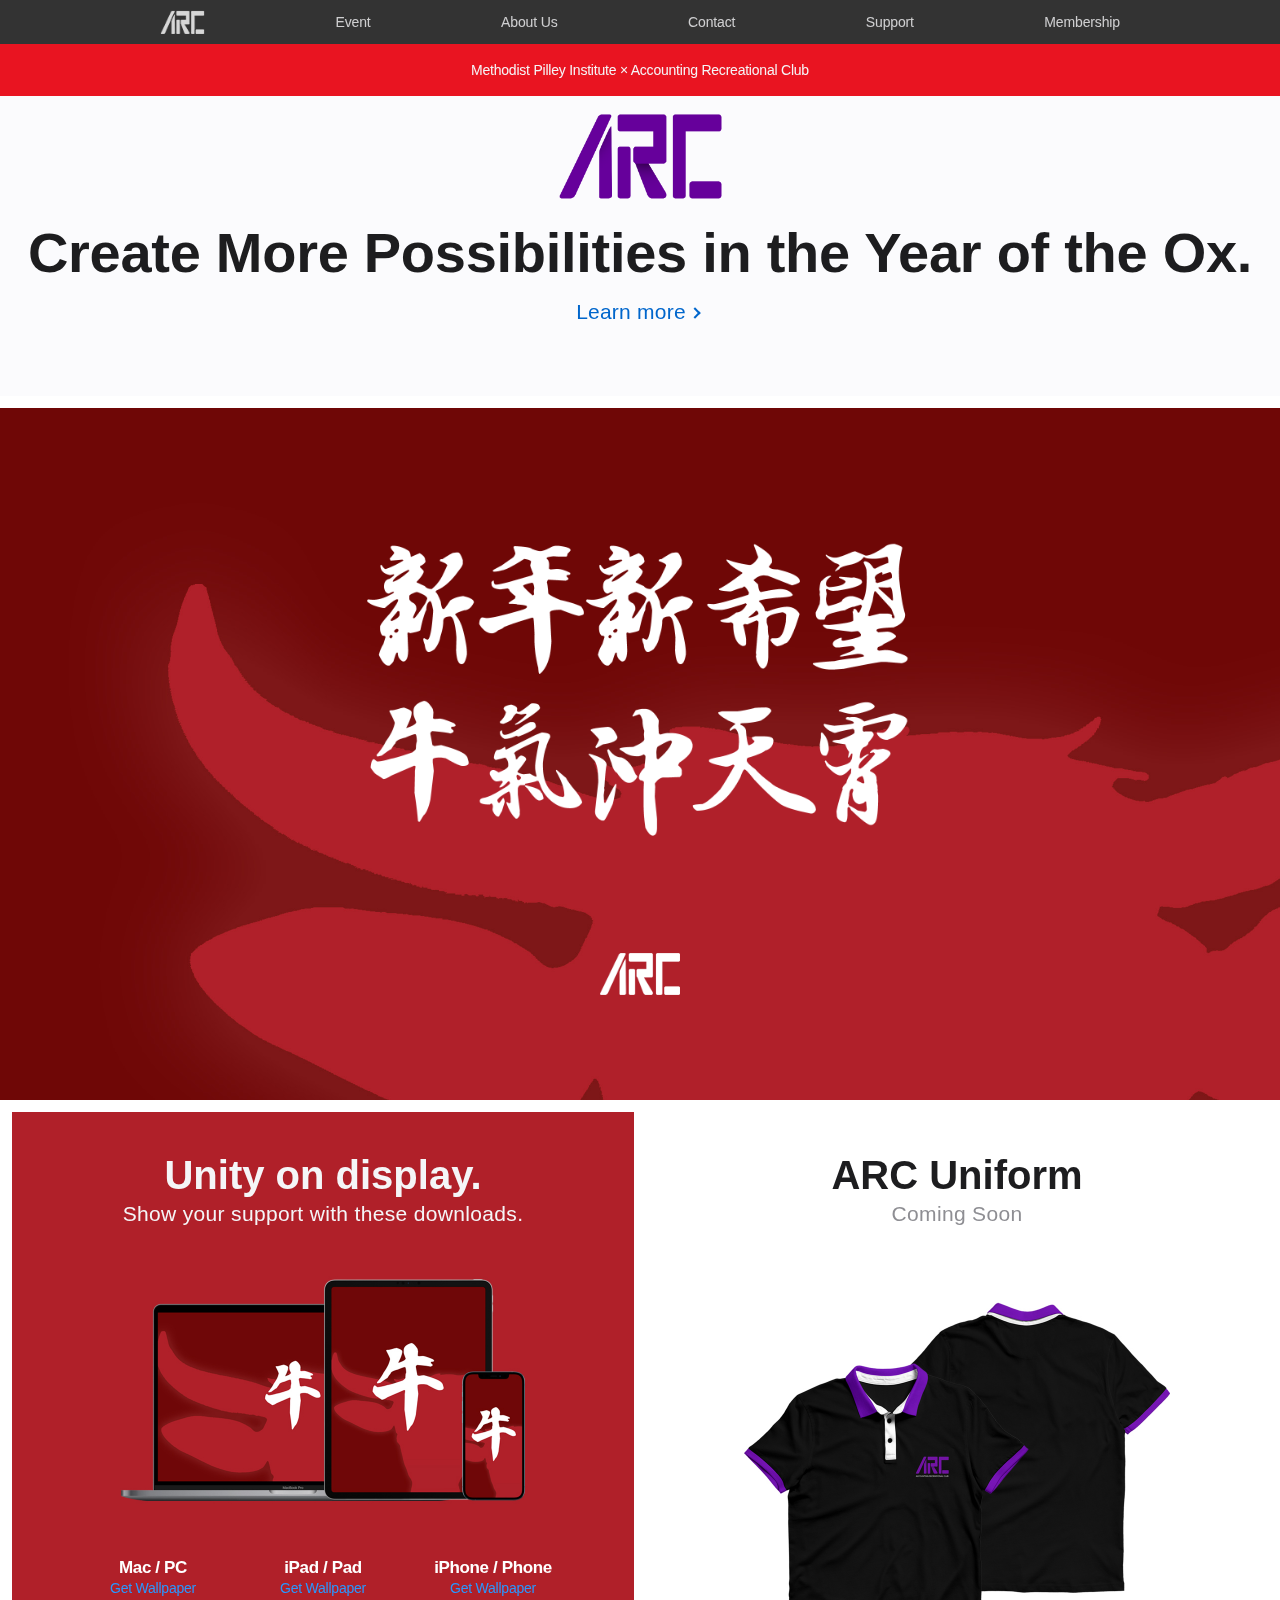
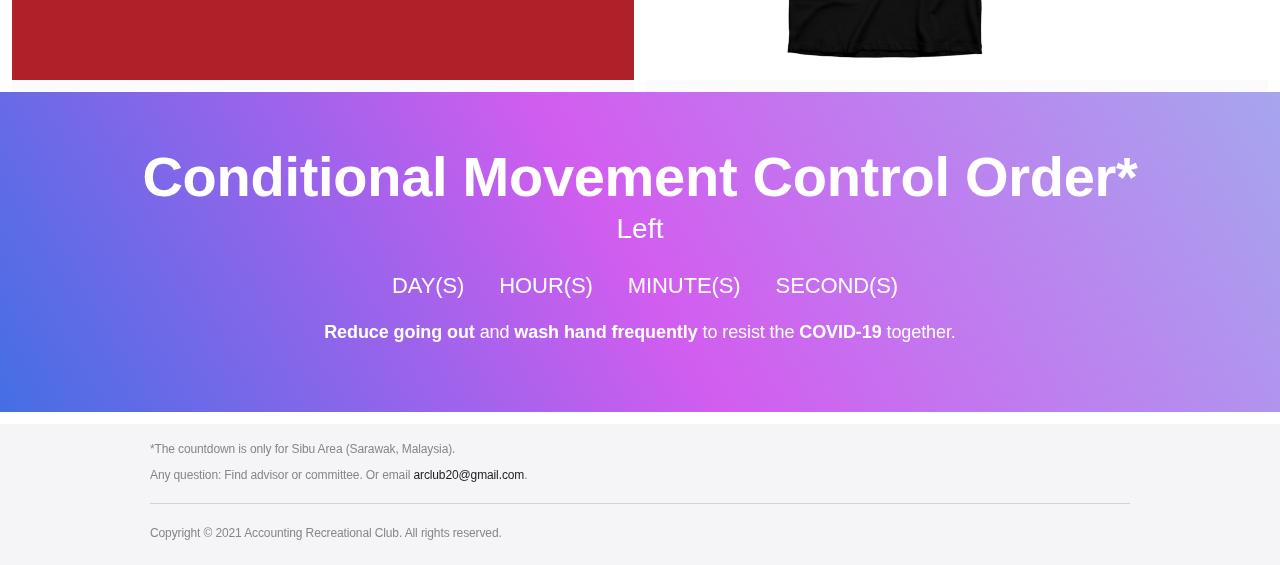
==== index.html @ 634c3ea0 "Add files via upload" ====
<!DOCTYPE html>
<html lang="en">
<head>
	<meta charset="UTF-8">
    <meta name="viewport" content="width=device-width, user-scalable=no, initial-scale=1.0, maximum-scale=1.0, minimum-scale=1.0">
    <meta http-equlv="X-UA-Compatible" content="ie=edge">
    <title>Accounting Recreational Club</title>
    <link rel="icon" href="Images/Icon/Logo.png" type="image/icon type">
    <link rel="stylesheet" href="home.css">
</head>
<body>
<!-- Header -->
<header>
    <div class="header-container">
        <nav class="nav">
            <ul class="nav-list nav-list-mobile">
                <li class="nav-item">
                    <div class="mobile-menu">
                    	<span class="line-border line-border-top">
	                        <span class="line line-top"></span>
	                    </span>
	                    <span class="line-border line-border-bottom">
	                        <span class="line line-bottom"></span>
	                    </span>
                    </div>
                </li>
                <li class="nav-item">
                    <a href="index.html" class="nav-link nav-link-logo"></a>
                </li>
            </ul>
            <ul class="nav-list nav-list-mobile nav-list-larger">
                <li class="notice-box">
                    <div class="notice">
                        <p>Welcome</p>
                    </div>
                </li>
            </ul>
            <ul class="nav-list nav-list-larger">
                <li class="nav-item nav-item-hidden">
                    <a href="index.html" class="nav-link nav-link-logo"></a>
                </li>
                <li class="nav-item">
                    <a href="Event.html" class="nav-link">Event</a>
                </li>
                <li class="nav-item">
                    <a href="About us.html" class="nav-link">About Us</a>
                </li>
                <li class="nav-item">
                    <a href="Contact.html" class="nav-link">Contact</a>
                </li>
                <li class="nav-item">
                    <a href="Support.html" class="nav-link">Support</a>
                </li>
                <li class="nav-item">
                    <a href="Membership.html" class="nav-link">Membership</a>
                </li>
            </ul>
        </nav>
    </div>
</header>
<script src="header.js"></script>

<!-- Main -->
<main class="main">
	<!-- Ribbon -->
	<section class="collection-module" data-module-template="ribbon">
		<div class="ribbon-content" data-unit-id="ribbon">
			<div class="ribbon">
				<div class="module-content">
					<div class="ribbon-content">
						<div class="section-content">
							<p>
								<span>Methodist Pilley Institute × Accounting Recreational Club</span>
							</p>
						</div>
					</div>
				</div>
			</div>
		</div>
	</section>
	<!-- Main Contain -->
	<section class="collection-module icontent" data-module-template="big-content">
		<!-- Title -->
		<div class="column-content for-title" data-unit-id="title">
			<div class="module-content for-title">
				<div class="unit-wrapper for-title">
					<div class="unit-copy-wrapper">
						<div class="logo-wrapper">
							<figure class="arc-logo"></figure>
						</div>
						<h2 class="headline">Create More Possibilities <br class="medium">in the Year of the Ox.</h2>
						<div class="cta-links">
							<a href="About us.html">Learn more<i class="arrow right"></i></a>
						</div>
					</div>
				</div>
			</div>
		</div>
		<!-- CNY21 -->
		<div class="column-content" data-unit-id="cny21">
			<div class="module-content last">
				<div class="unit-wrapper">
					<div class="cny-film-container">
						<div class="cny-film-copy-container unit-copy-wrapper">
							<div class="intro">
								<h2 class="logo-image logo-image-film-title"></h2>
							</div>
							<div class="made-by">
								<figure class="logo-image logo-image-film-made"></figure>
							</div>
						</div>
					</div>
					<div class="unit-image-wrapper">
						<figure class="unit-image unit-image-cny-film"></figure>
					</div>
				</div>
			</div>
		</div>
	</section>
	<!-- Small Contain -->
	<section class="collection-module small-column" data-module-template="small-content">
		<!-- CNY21 Wallpaper -->
		<div class="column-box" data-unit-id="cny-wallpaper">
			<div class="module-content">
				<div class="unit-wrapper">
					<div class="unit-copy-wrapper">
						<h4 class="headline">Unity on display.</h4>
						<h5 class="subhead">Show your support with these downloads.</h5>
					</div>
					<div class="unit-copy-wrapper-2">
						<div class="donwload-container">
	                        <div class="device device-mac">
	                            <p class="device-title">Mac / PC</p>
	                            <a class="device-link" href="Images/Home/CNY2021/year-of-ox_mac.png" download>
	                                <span class="icon-copy">Get Wallpaper</span>
	                            </a>
	                        </div>
	                        <div class="device device-ipad">
	                            <p class="device-title">iPad / Pad</p>
	                            <a class="device-link" href="Images/Home/CNY2021/year-of-ox_ipad.png" download>
	                                <span class="icon-copy">Get Wallpaper</span>
	                            </a>
	                        </div>
	                        <div class="device device-iphone">
	                            <p class="device-title">iPhone / Phone</p>
	                            <a class="device-link" href="Images/Home/CNY2021/year-of-ox_iphone.png" download>
	                                <span class="icon-copy">Get Wallpaper</span>
	                            </a>
	                        </div>
	                   </div>
					</div>
					<div class="unit-image-wrapper">
						<figure class="unit-image cny-wallpaper"></figure>
					</div>
				</div>
			</div>
		</div>
		<!-- ARC Uniform -->
		<div class="column-box" data-unit-id="arc-uniform">
			<div class="module-content">
				<div class="unit-wrapper">
					<div class="unit-copy-wrapper white-theme">
						<h4 class="headline">ARC Uniform</h4>
						<h5 class="subhead">Coming Soon</h5>
					</div>
					<div class="unit-image-wrapper">
						<figure class="unit-image arc-uniform"></figure>
					</div>
				</div>
			</div>
		</div>
	</section>
	<!-- Countdown -->
	<section class="collection-module countdown" data-module-template="countdown"  id="disap">
		<div class="countdown-box" data-unit-id="countdown">
			<div class="module-content">
				<div class="unit-wrapper">
					<div class="unit-copy-wrapper">
						<h2 class="headline">Conditional Movement Control Order*</h2>
						<h3 class="subhead">Left</h3>
						<div id="countdown-container">
			                <ul>
			                    <li><span id="days"></span>Day(s)</li>
			                    <li><span id="hours"></span>Hour(s)</li>
			                    <li><span id="minutes"></span>Minute(s)</li>
			                    <li><span id="seconds"></span>Second(s)</li>
			                </ul>
			            </div>
			            <h4 class="notice"><strong>Reduce going out</strong> and<strong> wash hand frequently</strong> to resist the <strong>COVID-19</strong> together.</h4>
					</div>
					<div class="unit-image-wrapper">
						<div class="background"></div>
					</div>
				</div>
			</div>
		</div>
	</section>
	<script src="countdown.js" type="text/javascript"></script>
</main>

<!-- Go to Top Button -->
<button onclick="scrollToTop();return false" id="myBtn" title="Slide to top"></button>
<script src="Gototop.js" type="text/javascript">
</script>

<!-- Footer -->
<footer class="footer">
	<div class="ac-gf-footer">
		<section class="ac-gf-note">
			<ul>
				<li class="note-1">*The countdown is only for Sibu Area (Sarawak, Malaysia).</li>
				<li>Any question: Find advisor or committee. Or email <a target="blank_" href="mailto:arclub20@gmail.com">arclub20@gmail.com</a>.</li>
			</ul>
		</section>
		<section class="legal">
			<div class="ac-gf-footer-legal">
				<div class="ac-gf-footer-legal-copyright">
					Copyright © 2021 Accounting Recreational Club. All rights reserved.
				</div>
			</div>
		</section>
	</div>
</footer>
</body>
</html>
---- home.css ----
*,
*::before,
*::after {
    margin: 0;
    padding: 0;
}

body {
    font-family: -apple-system, BlinkMacSystemFont, "Segoe UI", "Roboto", "Oxygen", "Ubuntu", "Helvetica Neue", Arial, sans-serif, "Apple Color Emoji", "Segoe UI Emoji", "Segoe UI Symbol";
    font-size: 17px;
    line-height: 1.47050;
    font-weight: 400;
    letter-spacing: .022em;
    color: #1d1d1f;
    font-style: normal;
}

body.lock {
    position: fixed;
    overflow: hidden;
}

a {
    display: block;
    text-decoration: none;
}

/* Header */
header {
    position: fixed;
    top: 0;
    z-index: 1400;
    height: 44px;
    width: 100%;
    background-color: rgba(0, 0, 0, .8);
    -webkit-transition: background .36s cubic-bezier(0.32, 0.08, 0.24, 1), height .56s cubic-bezier(0.52, 0.16, 0.24, 1);
    transition: background .36s cubic-bezier(0.32, 0.08, 0.24, 1), height .56s cubic-bezier(0.52, 0.16, 0.24, 1);
    -webkit-backdrop-filter: saturate(180%) blur(20px);
    backdrop-filter: saturate(180%) blur(20px);
}

.header-container {
    max-width: 980px;
    margin: 0 auto;
    padding: 0 22px;
}

.nav-list {
    list-style: none;
    display: flex;
    align-items: center;
    justify-content: space-between;
}

.nav-list-mobile {
    display: none;
}

.nav-link {
    font-size: 14px;
    color: rgba(245, 245, 247);
    transition: .5s;
    height: 44px;
    line-height: 3.14286;
    font-weight: 400;
    letter-spacing: -.01em;
    font-family: "SF Pro Text", "Myriad Set Pro", "SF Pro Icons", "Helvetica Neue", "Helvetica", "Arial", sans-serif;
    padding: 0 10px;
    opacity: .8;
}

.nav-link.current {
    opacity: .56;
}

.nav-link:hover {
    color: #fff;
}

.nav-link-logo {
    background-image: url('Images/Icon/Logo-s2.png');
    filter: brightness(0) invert(1);
    background-size: 45px 23.727272px;
    background-repeat: no-repeat;
    background-position: center center;
    width: 45px;
}

@media screen and (max-width: 767px) {
    header {
        height: 48px;
        transition: background .44s .2s cubic-bezier(0.52, 0.16, 0.24, 1), height .56s cubic-bezier(0.52, 0.16, 0.24, 1);
    }

    header .header-container {
        padding: 0;
    }

    .nav-list {
        margin: 0 16px 0 0;
    }

    .nav-list-mobile {
        display: flex;
    }

    .nav-item {
        width: 48px;
        height: 48px;
        display: flex;
        justify-content: center;
    }

    .nav-item-hidden {
        display: none;
    }

    .mobile-menu {
        position: relative;
        z-index: 1500;
        width: 100%;
        height: 100%;
        display: flex;
        flex-direction: column;
        align-items: center;
        justify-content: center;
        cursor: pointer;
    }

    .line-border {
        position: absolute;
        top: 9px;
        left: 9px;
        width: 30px;
        height: 30px;
    }

    .line-border-top {
        -webkit-transition: -webkit-transform .1806s cubic-bezier(0.04, 0.04, 0.12, 0.96);
        transition: -webkit-transform .1806s cubic-bezier(0.04, 0.04, 0.12, 0.96);
        transition: transform .1806s cubic-bezier(0.04, 0.04, 0.12, 0.96);
        transition: transform .1806s cubic-bezier(0.04, 0.04, 0.12, 0.96), -webkit-transform .1806s cubic-bezier(0.04, 0.04, 0.12, 0.96);
        -webkit-transform: none;
        transform: none;
    }

    .line-border-bottom {
        -webkit-transition: -webkit-transform .1806s cubic-bezier(0.04, 0.04, 0.12, 0.96);
        transition: -webkit-transform .1806s cubic-bezier(0.04, 0.04, 0.12, 0.96);
        transition: transform .1806s cubic-bezier(0.04, 0.04, 0.12, 0.96);
        transition: transform .1806s cubic-bezier(0.04, 0.04, 0.12, 0.96), -webkit-transform .1806s cubic-bezier(0.04, 0.04, 0.12, 0.96);
        -webkit-transform: none;
        transform: none;
    }

    .active .line-border-top {
        -webkit-transition: -webkit-transform .3192s cubic-bezier(0.04, 0.04, 0.12, 0.96) .1008s;
        transition: -webkit-transform .3192s cubic-bezier(0.04, 0.04, 0.12, 0.96) .1008s;
        transition: transform .3192s cubic-bezier(0.04, 0.04, 0.12, 0.96) .1008s;
        transition: transform .3192s cubic-bezier(0.04, 0.04, 0.12, 0.96) .1008s, -webkit-transform .3192s cubic-bezier(0.04, 0.04, 0.12, 0.96) .1008s;
        -webkit-transform: rotate(45deg);
        transform: rotate(45deg);
    }

    .active .line-border-bottom {
        -webkit-transition: -webkit-transform .3192s cubic-bezier(0.04, 0.04, 0.12, 0.96) .1008s;
        transition: -webkit-transform .3192s cubic-bezier(0.04, 0.04, 0.12, 0.96) .1008s;
        transition: transform .3192s cubic-bezier(0.04, 0.04, 0.12, 0.96) .1008s;
        transition: transform .3192s cubic-bezier(0.04, 0.04, 0.12, 0.96) .1008s, -webkit-transform .3192s cubic-bezier(0.04, 0.04, 0.12, 0.96) .1008s;
        -webkit-transform: rotate(-45deg);
        transform: rotate(-45deg);
    }

    .line {
        position: absolute;
        background: #fff;
        transition: .5s cubic-bezier(0.04, 0.04, 0.12, 0.96);
        display: block;
        width: 17px;
        height: 1px;
        border-radius: 0.5px;
        z-index: 1;
        left: 7px;
    }

    .line-top {
        top: 14px;
        -webkit-transform: translateY(-3px);
        transform: translateY(-3px);
        -webkit-transition: -webkit-transform .1596s cubic-bezier(0.52, 0.16, 0.52, 0.84) .1008s;
        transition: -webkit-transform .1596s cubic-bezier(0.52, 0.16, 0.52, 0.84) .1008s;
        transition: transform .1596s cubic-bezier(0.52, 0.16, 0.52, 0.84) .1008s;
        transition: transform .1596s cubic-bezier(0.52, 0.16, 0.52, 0.84) .1008s, -webkit-transform .1596s cubic-bezier(0.52, 0.16, 0.52, 0.84) .1008s;
    }

    .line-bottom {
        bottom: 14px;
        -webkit-transform: translateY(3px);
        transform: translateY(3px);
        -webkit-transition: -webkit-transform .1596s cubic-bezier(0.52, 0.16, 0.52, 0.84) .1008s;
        transition: -webkit-transform .1596s cubic-bezier(0.52, 0.16, 0.52, 0.84) .1008s;
        transition: transform .1596s cubic-bezier(0.52, 0.16, 0.52, 0.84) .1008s;
        transition: transform .1596s cubic-bezier(0.52, 0.16, 0.52, 0.84) .1008s, -webkit-transform .1596s cubic-bezier(0.52, 0.16, 0.52, 0.84) .1008s;
    }

    .active .line-top {
        -webkit-transition: -webkit-transform .1806s cubic-bezier(0.04, 0.04, 0.12, 0.96);
        transition: -webkit-transform .1806s cubic-bezier(0.04, 0.04, 0.12, 0.96);
        transition: transform .1806s cubic-bezier(0.04, 0.04, 0.12, 0.96);
        transition: transform .1806s cubic-bezier(0.04, 0.04, 0.12, 0.96), -webkit-transform .1806s cubic-bezier(0.04, 0.04, 0.12, 0.96);
        -webkit-transform: none;
        transform: none;
    }

    .active .line-bottom {
        -webkit-transition: -webkit-transform .1806s cubic-bezier(0.04, 0.04, 0.12, 0.96);
        transition: -webkit-transform .1806s cubic-bezier(0.04, 0.04, 0.12, 0.96);
        transition: transform .1806s cubic-bezier(0.04, 0.04, 0.12, 0.96);
        transition: transform .1806s cubic-bezier(0.04, 0.04, 0.12, 0.96), -webkit-transform .1806s cubic-bezier(0.04, 0.04, 0.12, 0.96);
        -webkit-transform: none;
        transform: none;
    }

    header.active {
        height: 100%;
        background-color: #000;
    }

    .nav-link-logo {
        width: 60px;
        height: 44px;
        position: relative;
        z-index: 1500;
    }

    .nav {
        position: relative;
    }

    .nav-link {
        font-size: 17px;
        padding: 0;
        line-height: 2.6;
        margin: auto 0;
    }

    .nav-link.current {
        opacity: 1;
    }

    .nav-list-larger {
        position: fixed;
        top: 0;
        left: 0;
        width: 0;
        height: 0;
        display: block;
        padding: 106px 40px 8px 40px;
        z-index: 1000;
        box-sizing: border-box;
        opacity: 0;
        transition: opacity 0s liner 1s;
        visibility: hidden;
    }

    .active .nav-list-larger {
        width: 100%;
        height: 100vh;
        opacity: 1;
        visibility: visible;
        -webkit-transition-delay: 0s;
        transition-delay: 0s;
    }

    .nav-list-larger .nav-item {
        width: 100%;
        justify-content: flex-start;
        border-bottom: 1px solid #424245;
        height: 43px;
    }

    .nav-list-larger .nav-item:nth-child(6) {
        border-bottom: none;
    }

    .active .nav-list-larger .nav-item {
        animation: fadeIn 1s ease-in;
    }

    .notice-box {
        position: absolute;
        height: 0;
        transition: background .44s .2s cubic-bezier(0.52, 0.16, 0.24, 1), height .56s cubic-bezier(0.52, 0.16, 0.24, 1);
        display: block;
        z-index: 4;
        top: 48px;
        right: 0;
        left: 0;
        padding: 0 10px 17px 10px;
    }

    .notice-box .notice {
        display: block;
        background-color: rgb(29, 29, 31);
        height: 0;
        transition: background .44s .2s cubic-bezier(0.52, 0.16, 0.24, 1), height .56s cubic-bezier(0.52, 0.16, 0.24, 1);
        max-width: 584px;
        margin: 0 auto;
        padding: 0;
        outline-offset: 0;
        font-size: 17px;
        line-height: 1.23536;
        color: #f5f5f7;
        position: relative;
        z-index: 1;
        border-radius: 8px;
        text-decoration: none;
        white-space: nowrap;
        letter-spacing: -.022em;
        font-family: "SF Pro Text", "Myriad Set Pro", "SF Pro Icons", "Helvetica Neue", "Helvetica", "Arial", sans-serif;
    }

    .notice-box:after {
        opacity: 1;
        -webkit-transform: none;
        transform: none;
        -webkit-transition: opacity 0.31s cubic-bezier(0.52, 0.16, 0.52, 0.84) 0.03s, -webkit-transform 0.34s cubic-bezier(0.32, 0.08, 0.24, 1) 0.02s;
        transition: opacity 0.31s cubic-bezier(0.52, 0.16, 0.52, 0.84) 0.03s, -webkit-transform 0.34s cubic-bezier(0.32, 0.08, 0.24, 1) 0.02s;
        transition: opacity 0.31s cubic-bezier(0.52, 0.16, 0.52, 0.84) 0.03s, transform 0.34s cubic-bezier(0.32, 0.08, 0.24, 1) 0.02s;
        transition: opacity 0.31s cubic-bezier(0.52, 0.16, 0.52, 0.84) 0.03s, transform 0.34s cubic-bezier(0.32, 0.08, 0.24, 1) 0.02s, -webkit-transform 0.34s cubic-bezier(0.32, 0.08, 0.24, 1) 0.02s;
        content: '';
        display: block;
        height: 1px;
        background: #424245;
        position: absolute;
        z-index: 2;
        right: 0;
        bottom: 0;
        left: 0;
    }

    .notice-box .notice p {
        text-align: center;
        line-height: 0;
        font-size: 17px;
        letter-spacing: -.022em;
        transition: line-height .56s cubic-bezier(0.52, 0.16, 0.24, 1);
        font-weight: 400;
        color: rgb(110, 110, 115);
        overflow: none;
    }

    .active .notice-box {
        height: 36px;
        transition: background .44s .2s cubic-bezier(0.52, 0.16, 0.24, 1), height .56s cubic-bezier(0.52, 0.16, 0.24, 1);
    }

    .active .notice {
        height: 2.11765em;
        transition: background .44s .2s cubic-bezier(0.52, 0.16, 0.24, 1), height .56s cubic-bezier(0.52, 0.16, 0.24, 1);
    }

    .active .notice p {
        line-height: 2.11;
        transition: line-height .56s cubic-bezier(0.52, 0.16, 0.24, 1);
    }

    @keyframes fadeIn {
        from {
            opacity: 0;
        }

        to {
            opacity: 1;
        }
    }
}

/* Main */
.main {
    position: relative;
    max-width: 2560px;
    margin: 0 auto;
    padding-top: 44px;
}

/* Ribbon */
.main .module-content {
    width: 100%;
    position: relative;
    -webkit-box-sizing: border-box;
    box-sizing: border-box;
}

.collection-module {
    display: -ms-grid;
    display: grid;
    width: 100%;
}

.ribbon-content {
    -webkit-box-sizing: border-box;
    box-sizing: border-box;
    position: relative;
    padding-top: 0px;
    border-style: none;
    overflow: visible;
    border-left-width: 0px;
    border-right-width: 0px;
    height: auto;
}

.collection-module .ribbon {
    -webkit-box-sizing: border-box;
    box-sizing: border-box;
    position: relative;
    padding-top: 0px;
    border-style: none;
    overflow: visible;
    border-left-width: 0px;
    border-right-width: 0px;
    height: auto;
    width: 100%;
}

.collection-module .ribbon .module-content {
    height: auto;
    width: 100%;
    overflow: hidden;
    position: relative;
    -webkit-box-sizing: border-box;
    box-sizing: border-box;
}

.collection-module .ribbon .module-content .ribbon-content {
    padding: .94118em 0;
    width: 100%;
    background-color: #e91421;
    -webkit-animation: animate-background-e91421-fafafa 1s cubic-bezier(0.42, 0, 0.58, 1) 1.8s forwards;
    animation: animate-background-e91421-fafafa 1s cubic-bezier(0.42, 0, 0.58, 1) 1.8s forwards;
}

.collection-module .ribbon .module-content .ribbon-content .section-content {
    width: 980px;
    margin: 0 auto;
    text-align: center;
    line-height: 1.42859;
    letter-spacing: -0.224px;
    font-weight: 400;
    font-style: normal;
    font-size: 14px;
    font-family: "SF Pro Text", "SF Pro Icons", "Helvetica Neue", "Helvetica", "Arial", sans-serif;
    color: #f5f5f7;
    -webkit-animation: animate-color-f5f5f7-1d1d1f 1s cubic-bezier(0.42, 0, 0.58, 1) 1.8s forwards;
    animation: animate-color-f5f5f7-1d1d1f 1s cubic-bezier(0.42, 0, 0.58, 1) 1.8s forwards;
}

@media only screen and (min-width: 1441px) {
    .collection-module .ribbon .module-content .ribbon-content .section-content {
        margin-left: auto;
        margin-right: auto;
        width: 980px;
    }
}

@media only screen and (max-width: 1068px) {
    .collection-module .ribbon .module-content .ribbon-content .section-content {
        margin-left: auto;
        margin-right: auto;
        width: 692px;
    }
}

@media only screen and (max-width: 734px) {
    .collection-module .ribbon .module-content .ribbon-content .section-content {
        margin-left: auto;
        margin-right: auto;
        width: 87.5%;
    }
}

@-webkit-keyframes animate-background-e91421-fafafa {
    0% {
        background-color: #e91421;
    }

    100% {
        background-color: #f5f5f7;
    }
}

@keyframes animate-background-e91421-fafafa {
    0% {
        background-color: #e91421;
    }

    100% {
        background-color: #f5f5f7;
    }
}

@media (prefers-reduced-motion) {
    .collection-module .ribbon .module-content .ribbon-content {
        background-color: #f5f5f7;
        -webkit-animation: none;
        animation: none;
    }
}

@-webkit-keyframes animate-color-f5f5f7-1d1d1f {
    0% {
        color: #f5f5f7;
    }

    100% {
        color: #1d1d1f;
    }
}

@keyframes animate-color-f5f5f7-1d1d1f {
    0% {
        color: #f5f5f7;
    }

    100% {
        color: #1d1d1f;
    }
}

@media (prefers-reduced-motion) {
    .collection-module .ribbon .module-content .ribbon-content .section-content {
        color: #1d1d1f;
        -webkit-animation: none;
        animation: none
    }
}

/* Main Content */
.main .icontent {
    background-color: #fff;
    grid-gap: 12px;
    grid-template-areas: "";
    -ms-grid-columns: ;
    grid-template-columns: repeat(1, 1fr);
    width: calc(100% - 0px - 0px - 0px);
    left: calc(0px + 0px);
}

.icontent .column-content {
    border-color: #fff;
    background-color: #fff;
    border-bottom-width: 12px;
    height: calc(692px + 44px + 12px);
    top: calc(44px * -1);
    margin-bottom: calc((44px + 12px) * -1);
    -webkit-box-sizing: border-box;
    box-sizing: border-box;
    position: relative;
    padding-top: 0px;
    border-style: none;
    overflow: visible;
    border-left-width: 0px;
    border-right-width: 0px;
}

.icontent .column-content.for-title {
    height: calc(300px + 44px + 12px);
    border-color: #fff;
    background-color: #fff;
    border-bottom-width: 12px;
    top: calc(44px * -1);
    margin-bottom: calc((44px + 12px) * -1);
    -webkit-box-sizing: border-box;
    box-sizing: border-box;
    position: relative;
    padding-top: 0px;
    border-style: none;
    overflow: visible;
    border-left-width: 0px;
    border-right-width: 0px;
}

.main .icontent .column-content .module-content {
    color: #1d1d1f;
    background-color: #fbfbfd;
    padding-top: 44px;
    height: calc(692px + 44px);
}

.main .icontent .column-content .module-content.for-title {
    height: calc(300px + 44px);
    color: #1d1d1f;
    background-color: #fbfbfd;
    padding-top: 44px;
}

.main .icontent .column-content .module-content .unit-wrapper {
    top: calc(44px * -1);
    height: calc(692px + 44px);
    position: relative;
    display: -webkit-box;
    display: -ms-flexbox;
    display: flex;
    -webkit-box-orient: vertical;
    -webkit-box-direction: normal;
    -ms-flex-direction: column;
    flex-direction: column;
    overflow: hidden;
    background: #fbfbfd;
}

.main .icontent .column-content .module-content .unit-wrapper.for-title {
    height: calc(300px + 44px);
    top: calc(44px * -1);
    position: relative;
    display: -webkit-box;
    display: -ms-flexbox;
    display: flex;
    -webkit-box-orient: vertical;
    -webkit-box-direction: normal;
    -ms-flex-direction: column;
    flex-direction: column;
    overflow: hidden;
    background: #fbfbfd;
}

.main .icontent .column-content .module-content .unit-wrapper .unit-copy-wrapper {
    padding-top: 60px;
    text-align: center;
    position: relative;
    -webkit-box-flex: 0;
    -ms-flex-positive: 0;
    flex-grow: 0;
    z-index: 4;
    pointer-events: none;
}

.main .icontent .column-content .module-content .unit-wrapper .unit-copy-wrapper .logo-wrapper {
    position: relative;
    margin: 0 auto;
    height: 91px;
    width: 173px;
}

.arc-logo {
    background-image: url('Images/Icon/Logo-s1.png');
    margin: 0 auto;
    width: 166.8651px;
    height: 88px;
    background-size: 166.8651px 88px;
    background-repeat: no-repeat;
}

.main .icontent .column-content .module-content .unit-wrapper .unit-copy-wrapper .headline {
    margin-top: 20px;
    font-size: 56px;
    line-height: 1.07143;
    font-weight: 600;
    letter-spacing: -.005em;
    font-family: "SF Pro Display", "SF Pro Icons", "Helvetica Neue", "Helvetica", "Arial", sans-serif;
    color: #1d1d1f;
    text-align: center;
    display: block;
    width: 100%;
    margin-left: auto;
    margin-right: auto;
    position: relative;
    -ms-flex-negative: 1;
    flex-shrink: 1;
}

br.medium {
    display: none;
}

.main .icontent .column-content .module-content .unit-wrapper .unit-copy-wrapper .cta-links {
    position: relative;
    z-index: 4;
    text-decoration: none;
    display: inline-block;
    font-size: 21px;
    line-height: 1.381;
    font-weight: 400;
    letter-spacing: .011em;
    font-family: "SF Pro Display", "SF Pro Icons", "Helvetica Neue", "Helvetica", "Arial", sans-serif;
    margin-top: .65em;
}

.main .icontent .column-content .module-content .unit-wrapper .unit-copy-wrapper a {
    pointer-events: all;
    text-decoration: none;
    color: #06c;
    letter-spacing: inherit;
    cursor: pointer;
}

.main .icontent .column-content .module-content .unit-wrapper .unit-copy-wrapper a:hover {
    text-decoration: underline;
}

.main .icontent .column-content .module-content .unit-wrapper .unit-copy-wrapper .arrow {
    border: solid #06c;
    border-width: 0 2px 2px 0;
    display: inline-block;
    padding: 3px;
    margin: 0 5px 2px 5px;
}

.main .icontent .column-content .module-content .unit-wrapper .unit-copy-wrapper .right {
    transform: rotate(-45deg);
    -webkit-transform: rotate(-45deg);
}

@media only screen and (max-width: 1068px) {
    .icontent .column-content {
        border-color: #fff;
        background-color: #fff;
        border-bottom-width: 12px;
        height: calc(650px + 44px + 12px);
        top: calc(44px * -1);
        margin-bottom: calc((44px + 12px)) * -1);
        -webkit-box-sizing: border-box;
        box-sizing: border-box;
        position: relative;
        padding-top: 0px;
        border-style: none;
        overflow: visible;
        border-left-width: 0px;
        border-right-width: 0px;
    }

    .main .icontent .column-content .module-content {
        color: #1d1d1f;
        background-color: #fbfbfd;
        padding-top: 44px;
        height: calc(650px + 44px);
    }

    .main .icontent .column-content .module-content .unit-wrapper {
        top: calc(44px * -1);
        height: calc(650px + 44px);
        position: relative;
        display: -webkit-box;
        display: -ms-flexbox;
        display: flex;
        -webkit-box-orient: vertical;
        -webkit-box-direction: normal;
        -ms-flex-direction: column;
        flex-direction: column;
        overflow: hidden;
        background: #fbfbfd;
    }

    .main .icontent .column-content .module-content .unit-wrapper .unit-copy-wrapper {
        padding-top: 55px;
    }

    .main .icontent .column-content .module-content .unit-wrapper .unit-copy-wrapper .logo-wrapper {
        height: 72px;
        width: 137px;
    }

    .arc-logo {
        width: 127px;
        height: 67px;
        margin: 0 auto;
        background-size: 127px 67px;
        background-repeat: no-repeat;
    }

    .main .icontent .column-content .module-content .unit-wrapper .unit-copy-wrapper .headline {
        margin-top: 15px;
        font-size: 48px;
        line-height: 1.08349;
        font-weight: 600;
        letter-spacing: -.002em;
        font-family: "SF Pro Display", "SF Pro Icons", "Helvetica Neue", "Helvetica", "Arial", sans-serif;
    }

    br.medium {
        display: block;
    }

    .main .icontent .column-content .module-content .unit-wrapper .unit-copy-wrapper .cta-links {
        margin-top: .74em;
        font-size: 19px;
        line-height: 1.21053;
        font-weight: 400;
        letter-spacing: .012em;
        font-family: "SF Pro Display", "SF Pro Icons", "Helvetica Neue", "Helvetica", "Arial", sans-serif;
    }

    .icontent .column-content.for-title {
        height: calc(280px + 44px + 12px);
        border-color: #fff;
        background-color: #fff;
        border-bottom-width: 12px;
        top: calc(44px * -1);
        margin-bottom: calc((44px + 12px) * -1);
        -webkit-box-sizing: border-box;
        box-sizing: border-box;
        position: relative;
        padding-top: 0px;
        border-style: none;
        overflow: visible;
        border-left-width: 0px;
        border-right-width: 0px;
    }

    .main .icontent .column-content .module-content.for-title {
        height: calc(280px + 44px);
        color: #1d1d1f;
        background-color: #fbfbfd;
        padding-top: 44px;
    }

    .main .icontent .column-content .module-content .unit-wrapper.for-title {
        height: calc(280px + 44px);
        top: calc(44px * -1);
        position: relative;
        display: -webkit-box;
        display: -ms-flexbox;
        display: flex;
        -webkit-box-orient: vertical;
        -webkit-box-direction: normal;
        -ms-flex-direction: column;
        flex-direction: column;
        overflow: hidden;
        background: #fbfbfd;
    }
}

@media only screen and (max-width: 734px) {
    .icontent .column-content {
        border-color: #fff;
        background-color: #fff;
        border-bottom-width: 12px;
        height: calc(500px + 48px + 12px);
        top: calc(48px * -1);
        margin-bottom: calc((48px + 12px)) * -1);
        -webkit-box-sizing: border-box;
        box-sizing: border-box;
        position: relative;
        padding-top: 0px;
        border-style: none;
        overflow: visible;
        border-left-width: 0px;
        border-right-width: 0px;
    }

    .main .icontent .column-content .module-content {
        color: #1d1d1f;
        background-color: #fbfbfd;
        padding-top: 48px;
        height: calc(500px + 48px);
    }

    .main .icontent .column-content .module-content .unit-wrapper {
        top: calc(48px * -1);
        height: calc(500px + 48px);
        position: relative;
        display: -webkit-box;
        display: -ms-flexbox;
        display: flex;
        -webkit-box-orient: vertical;
        -webkit-box-direction: normal;
        -ms-flex-direction: column;
        flex-direction: column;
        overflow: hidden;
        background: #fbfbfd;
    }

    .main .icontent .column-content .module-content .unit-wrapper .unit-copy-wrapper {
        padding-top: 55px;
    }

    .main .icontent .column-content .module-content .unit-wrapper .unit-copy-wrapper .logo-wrapper {
        height: 59px;
        width: 113px;
    }

    .arc-logo {
        width: 104px;
        height: 55px;
        margin: 0 auto;
        background-size: 104px 55px;
        background-repeat: no-repeat;
    }

    .main .icontent .column-content .module-content .unit-wrapper .unit-copy-wrapper .headline {
        margin-top: 6px;
        font-size: 32px;
        line-height: 1.125;
        font-weight: 600;
        letter-spacing: .004em;
        font-family: "SF Pro Display", "SF Pro Icons", "Helvetica Neue", "Helvetica", "Arial", sans-serif;
    }

    br.medium {
        display: block;
    }

    .main .icontent .column-content .module-content .unit-wrapper .unit-copy-wrapper .cta-links {
        margin-top: .7em;
        font-size: 19px;
        line-height: 1.21053;
        font-weight: 400;
        letter-spacing: .012em;
        font-family: "SF Pro Display", "SF Pro Icons", "Helvetica Neue", "Helvetica", "Arial", sans-serif;
    }

    .icontent .column-content.for-title {
        height: calc(230px + 48px + 12px);
        border-color: #fff;
        background-color: #fff;
        border-bottom-width: 12px;
        top: calc(48px * -1);
        margin-bottom: calc((48px + 12px) * -1);
        -webkit-box-sizing: border-box;
        box-sizing: border-box;
        position: relative;
        padding-top: 0px;
        border-style: none;
        overflow: visible;
        border-left-width: 0px;
        border-right-width: 0px;
    }

    .main .icontent .column-content .module-content.for-title {
        height: calc(230px + 48px);
        color: #1d1d1f;
        background-color: #fbfbfd;
        padding-top: 48px;
    }

    .main .icontent .column-content .module-content .unit-wrapper.for-title {
        height: calc(230px + 48px);
        top: calc(48px * -1);
        position: relative;
        display: -webkit-box;
        display: -ms-flexbox;
        display: flex;
        -webkit-box-orient: vertical;
        -webkit-box-direction: normal;
        -ms-flex-direction: column;
        flex-direction: column;
        overflow: hidden;
        background: #fbfbfd;
    }
}

.cny-film-container {
    display: -webkit-box;
    display: -ms-flexbox;
    display: flex;
    width: 100%;
    max-width: 1068px;
    box-sizing: border-box;
    align-items: center;
    -webkit-box-orient: vertical;
    -webkit-box-direction: normal;
    -ms-flex-direction: row-reverse;
    flex-direction: row-reverse;
    height: 100%;
    margin-left: auto;
    margin-right: auto;
}

.cny-film-container .cny-film-copy-container {
    width: 600px;
    margin: 0 auto;
    padding-top: 0;
    text-align: center;
}

.cny-film-container .cny-film-copy-container .intro .logo-image-film-title {
    width: 600px;
    height: 324.4565217px;
    background-size: 600px 324.4565217px;
    background-repeat: no-repeat;
    background-image: url('Images/Home/CNY2021/year-of-ox-word.png');
}

.cny-film-container .cny-film-copy-container .made-by {
    text-align: center;
    margin: 100px auto 0 auto;
}

.cny-film-container .cny-film-copy-container .made-by .logo-image {
    margin: 0 auto;
}

.cny-film-container .cny-film-copy-container .made-by .logo-image-film-made {
    width: 80.76923077px;
    height: 42px;
    background-size: 80.76923077px 42px;
    background-repeat: no-repeat;
    background-image: url('Images/Home/CNY2021/logo.png');
}

.unit-image-wrapper {
    z-index: 1;
    overflow: visible;
    -webkit-box-flex: 1;
    -ms-flex-positive: 1;
    flex-grow: 1;
    position: absolute;
    top: 0;
    left: 0;
    height: 100%;
    width: 100%;
}

.unit-image-wrapper .unit-image {
    z-index: 1;
    position: absolute;
    border: 0;
    margin: 0;
    padding: 0;
    left: calc(50% + 0px);
    right: auto;
    bottom: 0px;
    top: auto;
    -webkit-transform: translatex(-50%);
    transform: translatex(-50%);
}

.unit-image-wrapper .unit-image-cny-film {
    width: 3010px;
    height: 736px;
    background-size: 3010px 736px;
    background-repeat: no-repeat;
    background-image: url('Images/Home/CNY2021/year-of-ox-bi-largetall_2x.jpg');
}

@media only screen and (max-width: 1068px) {
    .unit-image-wrapper .unit-image-cny-film {
        width: 1068px;
        height: 698px;
        background-size: 1068px 698px;
        background-repeat: no-repeat;
        background-image: url('Images/Home/CNY2021/year-of-ox-bi-mediumtall_2x.jpg');
    }

    .cny-film-container .cny-film-copy-container {
        width: 500px;
    }

    .cny-film-container .cny-film-copy-container .intro .logo-image-film-title {
        width: 500px;
        height: 270.3804348px;
        background-size: 500px 270.3804348px;
        background-repeat: no-repeat;
        background-image: url('Images/Home/CNY2021/year-of-ox-word.png');
    }
}

@media only screen and (max-width: 734px) {
    .unit-image-wrapper .unit-image-cny-film {
        width: 736px;
        height: 548px;
        background-size: 736px 548px;
        background-image: url('Images/Home/CNY2021/year-of-ox-bi-small_2x.jpg');
    }

    .cny-film-container .cny-film-copy-container {
        width: 170px;
    }

    .cny-film-container .cny-film-copy-container .intro .logo-image-film-title {
        width: 170px;
        height: 375.2209945px;
        background-size: 170px 375.2209945px;
        background-repeat: no-repeat;
        background-image: url('Images/Home/CNY2021/year-of-ox-word_2.png');
    }

    .cny-film-container .cny-film-copy-container .made-by {
        text-align: center;
        margin: 35px auto 0 auto;
    }
}

/* Small Contain */
.main .small-column {
    background-color: #fff;
    grid-gap: 12px;
    grid-template-areas: "";
    -ms-grid-columns: ;
    grid-template-columns: repeat(2, 1fr);
    width: calc(100% - 24px - 0px - 0px);
    padding: 0 12px;
    border-bottom: 12px solid #fff;
}

.column-box {
    border-color: #fff;
    background-color: #fbfbfd;
    border-bottom-width: 12px;
    height: calc(580px + 44px + 12px);
    top: calc(44px * -1);
    margin-bottom: calc((44px + 12px) * -1);
    -webkit-box-sizing: border-box;
    box-sizing: border-box;
    position: relative;
    padding-top: 0px;
    border-style: none;
    overflow: visible;
    border-left-width: 0px;
    border-right-width: 0px;
}

.main .small-column .module-content {
    color: #1d1d1f;
    background-color: #fbfbfd;
    padding-top: 44px;
    height: calc(580px + 44px);
    width: 100%;
    position: relative;
    -webkit-box-sizing: border-box;
    box-sizing: border-box;
}

.main .small-column .module-content .unit-wrapper {
    top: calc(44px * -1);
    height: calc(580px + 44px);
    position: relative;
    display: -webkit-box;
    display: -ms-flexbox;
    display: flex;
    -webkit-box-orient: vertical;
    -webkit-box-direction: normal;
    -ms-flex-direction: column;
    flex-direction: column;
    overflow: hidden;
    background: #fbfbfd;
    color: #f5f5f7;
}

.main .small-column .module-content .unit-wrapper .unit-copy-wrapper {
    text-align: center;
    padding: 0 15px;
    position: relative;
    -webkit-box-flex: 0;
    -ms-flex-positive: 0;
    flex-grow: 0;
    z-index: 4;
    pointer-events: none;
    margin-top: 44px;
}

.main .small-column .module-content .unit-wrapper .unit-copy-wrapper .headline {
    font-size: 40px;
    line-height: 1.1;
    font-weight: 600;
    letter-spacing: 0em;
    font-family: "SF Pro Display", "SF Pro Icons", "Helvetica Neue", "Helvetica", "Arial", sans-serif;
    margin-top: 53px;
    width: 88%;
    max-width: 430px;
    color: #f5f5f7;
    text-align: center;
    display: block;
    width: 100%;
    margin-left: auto;
    margin-right: auto;
    position: relative;
    -ms-flex-negative: 1;
    flex-shrink: 1;
}

.main .small-column .module-content .unit-wrapper .unit-copy-wrapper .subhead {
    font-size: 21px;
    line-height: 1.2381;
    font-weight: 400;
    letter-spacing: .016em;
    font-family: "SF Pro Display", "SF Pro Icons", "Helvetica Neue", "Helvetica", "Arial", sans-serif;
    margin-top: 4px;
    width: 88%;
    max-width: 430px;
    color: #f5f5f7;
    text-align: center;
    display: block;
    width: 100%;
    margin-left: auto;
    margin-right: auto;
    position: relative;
    -ms-flex-negative: 1;
    flex-shrink: 1;
}

.main .small-column .module-content .unit-wrapper .unit-copy-wrapper-2 {
    text-align: center;
    position: relative;
    -webkit-box-flex: 0;
    -ms-flex-positive: 0;
    flex-grow: 0;
    z-index: 4;
    pointer-events: none;
    ;
    max-width: 510px;
    margin: 320px auto 0 auto;
}

.main .small-column .module-content .unit-wrapper .unit-copy-wrapper-2 .donwload-container {
    align-items: center;
    display: grid;
    grid-template-columns: repeat(3, 170px);
    position: relative;
}

.main .small-column .module-content .unit-wrapper .unit-copy-wrapper-2 .donwload-container .device .device-title {
    color: #fff;
    font-weight: 600;
    margin: 10px 0 0 0;
    font-size: 17px;
    line-height: 1.23536;
    letter-spacing: -.022em;
    font-family: "SF Pro Text", "SF Pro Icons", "Helvetica Neue", "Helvetica", "Arial", sans-serif;
}

.main .small-column .module-content .unit-wrapper .unit-copy-wrapper-2 .donwload-container .device .device-link {
    color: #2997ff;
    font-size: 14px;
    line-height: 1.42859;
    font-weight: 400;
    letter-spacing: -.016em;
    font-family: "SF Pro Text", "SF Pro Icons", "Helvetica Neue", "Helvetica", "Arial", sans-serif;
    pointer-events: all;

}

.main .small-column .module-content .unit-wrapper .unit-copy-wrapper-2 .donwload-container .device .device-link p.icon-copy {
    color: #2997ff;
    font-size: 14px;
    line-height: 1.42859;
    font-weight: 400;
    letter-spacing: -.016em;
    font-family: "SF Pro Text", "SF Pro Icons", "Helvetica Neue", "Helvetica", "Arial", sans-serif;
    display: inline;
    position: static;
    color: #2997ff;
}

.main .small-column .module-content .unit-wrapper .unit-image-wrapper {
    z-index: 1;
    overflow: visible;
    -webkit-box-flex: 1;
    -ms-flex-positive: 1;
    flex-grow: 1;
    position: absolute;
    top: 0;
    left: 0;
    height: 100%;
    width: 100%;
}

.main .small-column .module-content .unit-wrapper .unit-image-wrapper .unit-image {
    z-index: 1;
    position: absolute;
    border: 0;
    margin: 0;
    padding: 0;
    left: calc(50% + 0px);
    right: auto;
    bottom: 0px;
    top: auto;
    -webkit-transform: translatex(-50%);
    transform: translatex(-50%);
}

.main .small-column .module-content .unit-wrapper .unit-image-wrapper .cny-wallpaper {
    width: 1262px;
    height: 580px;
    background-size: 1262px 580px;
    background-repeat: no-repeat;
    background-image: url('Images/Home/CNY2021/year-of-ox-w-largetall_2x.jpg');
}

@media only screen and (max-width: 1068px) {
    .column-box {
        border-color: #fff;
        background-color: #fbfbfd;
        border-bottom-width: 12px;
        height: calc(490px + 44px + 12px);
        top: calc(44px * -1);
        margin-bottom: calc((44px + 12px) * -1);
        -webkit-box-sizing: border-box;
        box-sizing: border-box;
        position: relative;
        padding-top: 0px;
        border-style: none;
        overflow: visible;
        border-left-width: 0px;
        border-right-width: 0px;
    }

    .main .small-column .module-content {
        color: #1d1d1f;
        background-color: #fbfbfd;
        padding-top: 44px;
        height: calc(490px + 44px);
        width: 100%;
        position: relative;
        -webkit-box-sizing: border-box;
        box-sizing: border-box;
    }

    .main .small-column .module-content .unit-wrapper {
        top: calc(44px * -1);
        height: calc(490px + 44px);
        position: relative;
        display: -webkit-box;
        display: -ms-flexbox;
        display: flex;
        -webkit-box-orient: vertical;
        -webkit-box-direction: normal;
        -ms-flex-direction: column;
        flex-direction: column;
        overflow: hidden;
        background: #fbfbfd;
        color: #f5f5f7;
    }

    .main .small-column .module-content .unit-wrapper .unit-copy-wrapper .headline {
        margin-top: 42px;
        font-size: 32px;
        line-height: 1.125;
        font-weight: 600;
        letter-spacing: .002em;
        font-family: "SF Pro Display", "SF Pro Icons", "Helvetica Neue", "Helvetica", "Arial", sans-serif;
    }

    .main .small-column .module-content .unit-wrapper .unit-copy-wrapper .subhead {
        margin-top: 4px;
        font-size: 19px;
        line-height: 1.21053;
        font-weight: 400;
        letter-spacing: .012em;
        font-family: "SF Pro Display", "SF Pro Icons", "Helvetica Neue", "Helvetica", "Arial", sans-serif;
    }

    .main .small-column .module-content .unit-wrapper .unit-copy-wrapper-2 {
        max-width: 360px;
        margin: 280px auto 0 auto;
    }

    .main .small-column .module-content .unit-wrapper .unit-copy-wrapper-2 .donwload-container {
        grid-template-columns: repeat(3, 120px);
    }

    .main .small-column .module-content .unit-wrapper .unit-image-wrapper .cny-wallpaper {
        width: 516px;
        height: 490px;
        background-size: 516px 490px;
        background-repeat: no-repeat;
        background-image: url('Images/Home/CNY2021/year-of-ox-w-mediumtall_2x.jpg');
    }
}

@media only screen and (max-width: 734px) {
    .main .small-column {
        background-color: #fff;
        grid-gap: 12px;
        grid-template-areas: "";
        -ms-grid-columns: ;
        grid-template-columns: repeat(1, 1fr);
        width: calc(100% - 0px - 0px - 0px);
        padding: 0px;
        border-bottom: 12px solid #fff;
    }

    .column-box {
        border-color: #fff;
        background-color: #fbfbfd;
        border-bottom-width: 12px;
        height: calc(500px + 48px + 12px);
        top: calc(48px * -1);
        margin-bottom: calc((48px + 12px) * -1);
        -webkit-box-sizing: border-box;
        box-sizing: border-box;
        position: relative;
        padding-top: 0px;
        border-style: none;
        overflow: visible;
        border-left-width: 0px;
        border-right-width: 0px;
    }

    .main .small-column .module-content {
        color: #1d1d1f;
        background-color: #fbfbfd;
        padding-top: 48px;
        height: calc(500px + 48px);
        width: 100%;
        position: relative;
        -webkit-box-sizing: border-box;
        box-sizing: border-box;
    }

    .main .small-column .module-content .unit-wrapper {
        top: calc(48px * -1);
        height: calc(500px + 48px);
        position: relative;
        display: -webkit-box;
        display: -ms-flexbox;
        display: flex;
        -webkit-box-orient: vertical;
        -webkit-box-direction: normal;
        -ms-flex-direction: column;
        flex-direction: column;
        overflow: hidden;
        background: #fbfbfd;
        color: #f5f5f7;
    }

    .main .small-column .module-content .unit-wrapper .unit-copy-wrapper {
        margin-top: 48px;
    }

    .main .small-column .module-content .unit-wrapper .unit-copy-wrapper .headline {
        margin-top: 37px;
        font-size: 32px;
        line-height: 1.125;
        font-weight: 600;
        letter-spacing: .002em;
        font-family: "SF Pro Display", "SF Pro Icons", "Helvetica Neue", "Helvetica", "Arial", sans-serif;
    }

    .main .small-column .module-content .unit-wrapper .unit-image-wrapper .cny-wallpaper {
        width: 734px;
        height: 548px;
        background-size: 734px 548px;
        background-repeat: no-repeat;
        background-image: url('Images/Home/CNY2021/year-of-ox-w-small_2x.jpg');
    }

    .main .small-column .module-content .unit-wrapper .unit-copy-wrapper-2 {
        max-width: 279px;
        margin: 220px auto 0 auto;
    }

    .main .small-column .module-content .unit-wrapper .unit-copy-wrapper-2 .donwload-container {
        align-items: center;
        display: grid;
        position: relative;
        grid-template-columns: repeat(2, 50%);
        grid-template-rows: repeat(2, 72px);
    }
}

@media only screen and (max-width: 382px) {
    .main .small-column .module-content .unit-wrapper .unit-copy-wrapper-2 {
        max-width: 279px;
        margin: 210px auto 0 auto;
    }
}

/* Arc Uniform */
.main .small-column .module-content .unit-wrapper .white-theme .headline {
    color: #1d1d1f;
}

.main .small-column .module-content .unit-wrapper .white-theme .subhead {
    color: rgb(142, 142, 147);
}

.main .small-column .module-content .unit-wrapper .unit-image-wrapper .arc-uniform {
    width: 1262px;
    height: 580px;
    background-size: 1262px 580px;
    background-repeat: no-repeat;
    background-image: url('Images/Home/Uniform/arc-uniform-largetall_2x.jpg');
}

@media only screen and (max-width: 1068px) {
    .main .small-column .module-content .unit-wrapper .unit-image-wrapper .arc-uniform {
        width: 516px;
        height: 490px;
        background-size: 516px 490px;
        background-repeat: no-repeat;
        background-image: url('Images/Home/Uniform/arc-uniform-medium_2x.jpg');
    }
}


@media only screen and (max-width: 734px) {
    .main .small-column .module-content .unit-wrapper .unit-image-wrapper .arc-uniform {
        width: 734px;
        height: 548px;
        background-size: 734px 548px;
        background-repeat: no-repeat;
        background-image: url('Images/Home/Uniform/arc-uniform-small_2x.jpg');
    }
}

/* Countdown */
.main .countdown {
    background-color: #fff;
    grid-gap: 12px;
    grid-template-areas: "";
    -ms-grid-columns: ;
    grid-template-columns: repeat(1, 1fr);
    width: calc(100% - 0px - 0px - 0px);
    left: calc(0px + 0px);
    border-bottom: 12px solid #fff;
}

.main .countdown .countdown-box {
    border-color: #fff;
    background-color: #fff;
    border-bottom-width: 12px;
    height: calc(320px + 44px + 12px);
    top: calc(44px * -1);
    margin-bottom: calc((44px + 12px) * -1);
    -webkit-box-sizing: border-box;
    box-sizing: border-box;
    position: relative;
    padding-top: 0px;
    border-style: none;
    overflow: visible;
    border-left-width: 0px;
    border-right-width: 0px;
}

.main .countdown .countdown-box .module-content {
    color: #1d1d1f;
    background-color: #fbfbfd;
    padding-top: 44px;
    height: calc(320px + 44px);
    position: relative;
    -webkit-box-sizing: border-box;
    box-sizing: border-box;
}


.main .countdown .countdown-box .module-content .unit-wrapper {
    top: calc(44px * -1);
    height: calc(320px + 44px);
    position: relative;
    display: -webkit-box;
    display: -ms-flexbox;
    display: flex;
    -webkit-box-orient: vertical;
    -webkit-box-direction: normal;
    -ms-flex-direction: column;
    flex-direction: column;
    overflow: hidden;
    background: #fbfbfd;
}

.main .countdown .countdown-box .module-content .unit-wrapper .unit-copy-wrapper {
    text-align: center;
    padding-top: 55px;
    position: relative;
    -webkit-box-flex: 0;
    -ms-flex-positive: 0;
    flex-grow: 0;
    z-index: 4;
    pointer-events: none;
    margin-top: 44px;
}

.main .countdown .countdown-box .module-content .unit-wrapper .unit-copy-wrapper .headline {
    font-size: 56px;
    line-height: 1.07143;
    font-weight: 600;
    letter-spacing: -.005em;
    font-family: "SF Pro Display", "SF Pro Icons", "Helvetica Neue", "Helvetica", "Arial", sans-serif;
    color: #fff;
}

.main .countdown .countdown-box .module-content .unit-wrapper .unit-copy-wrapper .subhead {
    font-size: 28px;
    line-height: 1.10722;
    font-weight: 400;
    letter-spacing: .004em;
    font-family: "SF Pro Display", "SF Pro Icons", "Helvetica Neue", "Helvetica", "Arial", sans-serif;
    margin-top: 6px;
    color: #fff;
}

.main .countdown .countdown-box .module-content .unit-wrapper .unit-image-wrapper {
    z-index: 2;
    overflow: visible;
    -webkit-box-flex: 1;
    -ms-flex-positive: 1;
    flex-grow: 1;
    position: absolute;
    top: 0;
    left: 0;
    height: 100%;
    width: 100%;
}

.main .countdown .countdown-box .module-content .unit-wrapper .unit-image-wrapper {
    z-index: 2;
    overflow: visible;
    -webkit-box-flex: 1;
    -ms-flex-positive: 1;
    flex-grow: 1;
    position: absolute;
    top: 0;
    left: 0;
    height: 100%;
    width: 100%;
}

.main .countdown .countdown-box .module-content .unit-wrapper .unit-image-wrapper .background {
    background-image: linear-gradient(60deg, #406fe4, #d25def, #a6a6ee, #7eeff5);
    width: 2000px;
    height: 400px;
    background-size: 2000px 400px;
    background-repeat: no-repeat;
}

#countdown-container {
    text-align: center;
    justify-content: center;
    align-items: center;
    color: #fff;
    margin: 20px 0 0 0;
}

#countdown-container ul {
    padding: 0;
    margin: 0 20px;
}

#countdown-container li {
    display: inline-flex;
    font-size: 22px;
    list-style-type: none;
    padding: 10px;
    text-transform: uppercase;
    text-align: center;
    font-family: "SF Pro Text", "SF Pro Icons", "Helvetica Neue", "Helvetica", "Arial", sans-serif;
    line-height: 1.07143;
    font-weight: 400;
    letter-spacing: -.005em;
}

#countdown-container li span {
    display: block;
    font-size: 22px;
    margin: 0 5px;
    font-family: "SF Pro Text", "SF Pro Icons", "Helvetica Neue", "Helvetica", "Arial", sans-serif;
    line-height: 1.07143;
    font-weight: 400;
    letter-spacing: -.005em;
}

.main .countdown .countdown-box .module-content .unit-wrapper .unit-copy-wrapper .notice {
    font-size: 18px;
    margin: 0 20px;
    font-weight: normal;
    margin: 15px 0 0 0;
    padding: 0 10px;
    font-family: "SF Pro Text", "SF Pro Icons", "Helvetica Neue", "Helvetica", "Arial", sans-serif;
    line-height: 1.07143;
    font-weight: 400;
    letter-spacing: -.005em;
    color: #fff;
}

@media only screen and (max-width: 1068px) {
    .main .countdown .countdown-box {
        border-color: #fff;
        background-color: #fff;
        border-bottom-width: 12px;
        height: calc(300px + 44px + 12px);
        top: calc(44px * -1);
        margin-bottom: calc((44px + 12px) * -1);
        -webkit-box-sizing: border-box;
        box-sizing: border-box;
        position: relative;
        padding-top: 0px;
        border-style: none;
        overflow: visible;
        border-left-width: 0px;
        border-right-width: 0px;
    }

    .main .countdown .countdown-box .module-content {
        color: #1d1d1f;
        background-color: #fbfbfd;
        padding-top: 44px;
        height: calc(300px + 44px);
        position: relative;
        -webkit-box-sizing: border-box;
        box-sizing: border-box;
    }

    .main .countdown .countdown-box .module-content .unit-wrapper {
        top: calc(44px * -1);
        height: calc(300px + 44px);
        position: relative;
        display: -webkit-box;
        display: -ms-flexbox;
        display: flex;
        -webkit-box-orient: vertical;
        -webkit-box-direction: normal;
        -ms-flex-direction: column;
        flex-direction: column;
        overflow: hidden;
        background: #fbfbfd;
    }

    .main .countdown .countdown-box .module-content .unit-wrapper .unit-copy-wrapper .headline {
        font-size: 48px;
        line-height: 1.08349;
        font-weight: 600;
        letter-spacing: -.002em;
        font-family: "SF Pro Display", "SF Pro Icons", "Helvetica Neue", "Helvetica", "Arial", sans-serif;
    }

    .main .countdown .countdown-box .module-content .unit-wrapper .unit-copy-wrapper .subhead {
        font-size: 24px;
        line-height: 1.16667;
        font-weight: 400;
        letter-spacing: .009em;
        font-family: "SF Pro Display", "SF Pro Icons", "Helvetica Neue", "Helvetica", "Arial", sans-serif;
    }

    #countdown-container li {
        font-size: 20px;
        padding: 10px;
    }

    #countdown-container li span {
        font-size: 20px;
        margin: 0 5px;
        font-weight: 400;
    }

    .main .countdown .countdown-box .module-content .unit-wrapper .unit-copy-wrapper .notice {
        font-size: 16px;
        margin: 20px 15px 0 15px;
        padding: 0 10px;
        font-weight: 300;
    }
}

@media only screen and (max-width: 734px) {
    .main .countdown .countdown-box {
        border-color: #fff;
        background-color: #fff;
        border-bottom-width: 12px;
        height: calc(350px + 48px + 12px);
        top: calc(48px * -1);
        margin-bottom: calc((48px + 12px) * -1);
        -webkit-box-sizing: border-box;
        box-sizing: border-box;
        position: relative;
        padding-top: 0px;
        border-style: none;
        overflow: visible;
        border-left-width: 0px;
        border-right-width: 0px;
    }

    .main .countdown .countdown-box .module-content {
        color: #1d1d1f;
        background-color: #fbfbfd;
        padding-top: 48px;
        height: calc(350px + 48px);
        position: relative;
        -webkit-box-sizing: border-box;
        box-sizing: border-box;
    }

    .main .countdown .countdown-box .module-content .unit-wrapper {
        top: calc(48px * -1);
        height: calc(350px + 48px);
        position: relative;
        display: -webkit-box;
        display: -ms-flexbox;
        display: flex;
        -webkit-box-orient: vertical;
        -webkit-box-direction: normal;
        -ms-flex-direction: column;
        flex-direction: column;
        overflow: hidden;
        background: #fbfbfd;
    }

    .main .countdown .countdown-box .module-content .unit-wrapper .unit-copy-wrapper .headline {
        font-size: 32px;
        line-height: 1.125;
        font-weight: 600;
        letter-spacing: .004em;
        font-family: "SF Pro Display", "SF Pro Icons", "Helvetica Neue", "Helvetica", "Arial", sans-serif;
        margin: 0 10px;
    }

    .main .countdown .countdown-box .module-content .unit-wrapper .unit-copy-wrapper .subhead {
        font-size: 19px;
        line-height: 1.4211;
        font-weight: 400;
        letter-spacing: .012em;
        font-family: "SF Pro Display", "SF Pro Icons", "Helvetica Neue", "Helvetica", "Arial", sans-serif;
    }

    #countdown-container li {
        font-size: 18px;
        padding: 10px;
    }

    #countdown-container li span {
        font-size: 18px;
        margin: 0 5px;
        font-weight: 400;
    }

    .main .countdown .countdown-box .module-content .unit-wrapper .unit-copy-wrapper .notice {
        font-size: 14px;
        margin: 20px 15px 0 15px;
        padding: 0 10px;
        font-weight: 300;
    }
}


.main [data-module-template]:nth-child(1),
.main [data-unit-id]:nth-child(1) {
    z-index: 42;
}

.main [data-module-template]:nth-child(2),
.main [data-unit-id]:nth-child(2) {
    z-index: 41;
}

.main [data-module-template],
.main [data-unit-id] {
    position: relative;
}

.main [data-module-template]:nth-child(3),
.main [data-unit-id]:nth-child(3) {
    z-index: 40;
}

.main [data-module-template]:nth-child(4),
.main [data-unit-id]:nth-child(4) {
    z-index: 39;
}

/* Footer */
footer.footer {
    font-size: 12px;
    line-height: 1.33337;
    font-weight: 400;
    letter-spacing: -.01em;
    font-family: "SF Pro Text", "Myriad Set Pro", "SF Pro Icons", "Apple Legacy Chevron", "Helvetica Neue", "Helvetica", "Arial", sans-serif;
    background-color: #f5f5f7;
    color: #1d1d1f;
    width: 100%;
    height: auto;
    position: relative;
    z-index: 1;
    -webkit-box-sizing: content-box;
    box-sizing: content-box;
    margin: 0;
    padding: 0;
    pointer-events: auto;
    display: block;
}

.footer .ac-gf-footer {
    margin: 0 auto;
    max-width: 980px;
    padding: 0 22px;
    height: auto;
}

.footer .ac-gf-footer .ac-gf-note {
    border-bottom: 1px solid #d2d2d7;
    color: #86868b;
    padding: 17px 0 11px;
}

.footer .ac-gf-footer .ac-gf-note ul {
    list-style: none;
    margin: 0;
}

.footer .ac-gf-footer .ac-gf-note li {
    font-size: 12px;
    line-height: 1.33337;
    font-weight: 400;
    letter-spacing: -.01em;
    font-family: "SF Pro Text", "Myriad Set Pro", "SF Pro Icons", "Apple Legacy Chevron", "Helvetica Neue", "Helvetica", "Arial", sans-serif;
    padding-bottom: 0.8em;
}

.footer .ac-gf-footer .ac-gf-note li a {
    color: rgb(29,29,31);
    text-decoration: none;
    display: inline;
}

.footer .ac-gf-footer .legal {
    color: #86868b;
}

.ac-gf-footer-legal-copyright {
    padding: 20.6px 0 24px 0;
}

@media only screen and (max-width: 734px) {
    .footer .ac-gf-footer {
        margin: 0 auto;
        max-width: 980px;
        padding: 0 16px;
    }
}

/* Scroll to Top */
#myBtn {
    display: none;
    position: fixed;
    bottom: 20px;
    right: 20px;
    z-index: 99;
    border: none;
    outline: none;
    background-color: rgba(0, 0, 0, .2);
    -webkit-backdrop-filter: blur(12px);
    backdrop-filter: blur(12px);
    cursor: pointer;
    width: 25px;
    height: 25px;
    border-radius: 50%;
    transition: .5s;
    box-shadow: 0 5px 15px rgba(0, 0, 0, .1);
}

#myBtn:hover {
    background-color: rgba(0, 0, 0, .6);
    height: 50px;
    width: 50px;
}

@media screen and (max-width: 790px) {
    #myBtn {
        height: 25px;
        right: 10px;
        bottom: 15px;
        width: 25px;
    }

    #myBtn:hover {
        background-color: rgba(0, 0, 0, .2);
        width: 25px;
        height: 25px;
    }
}
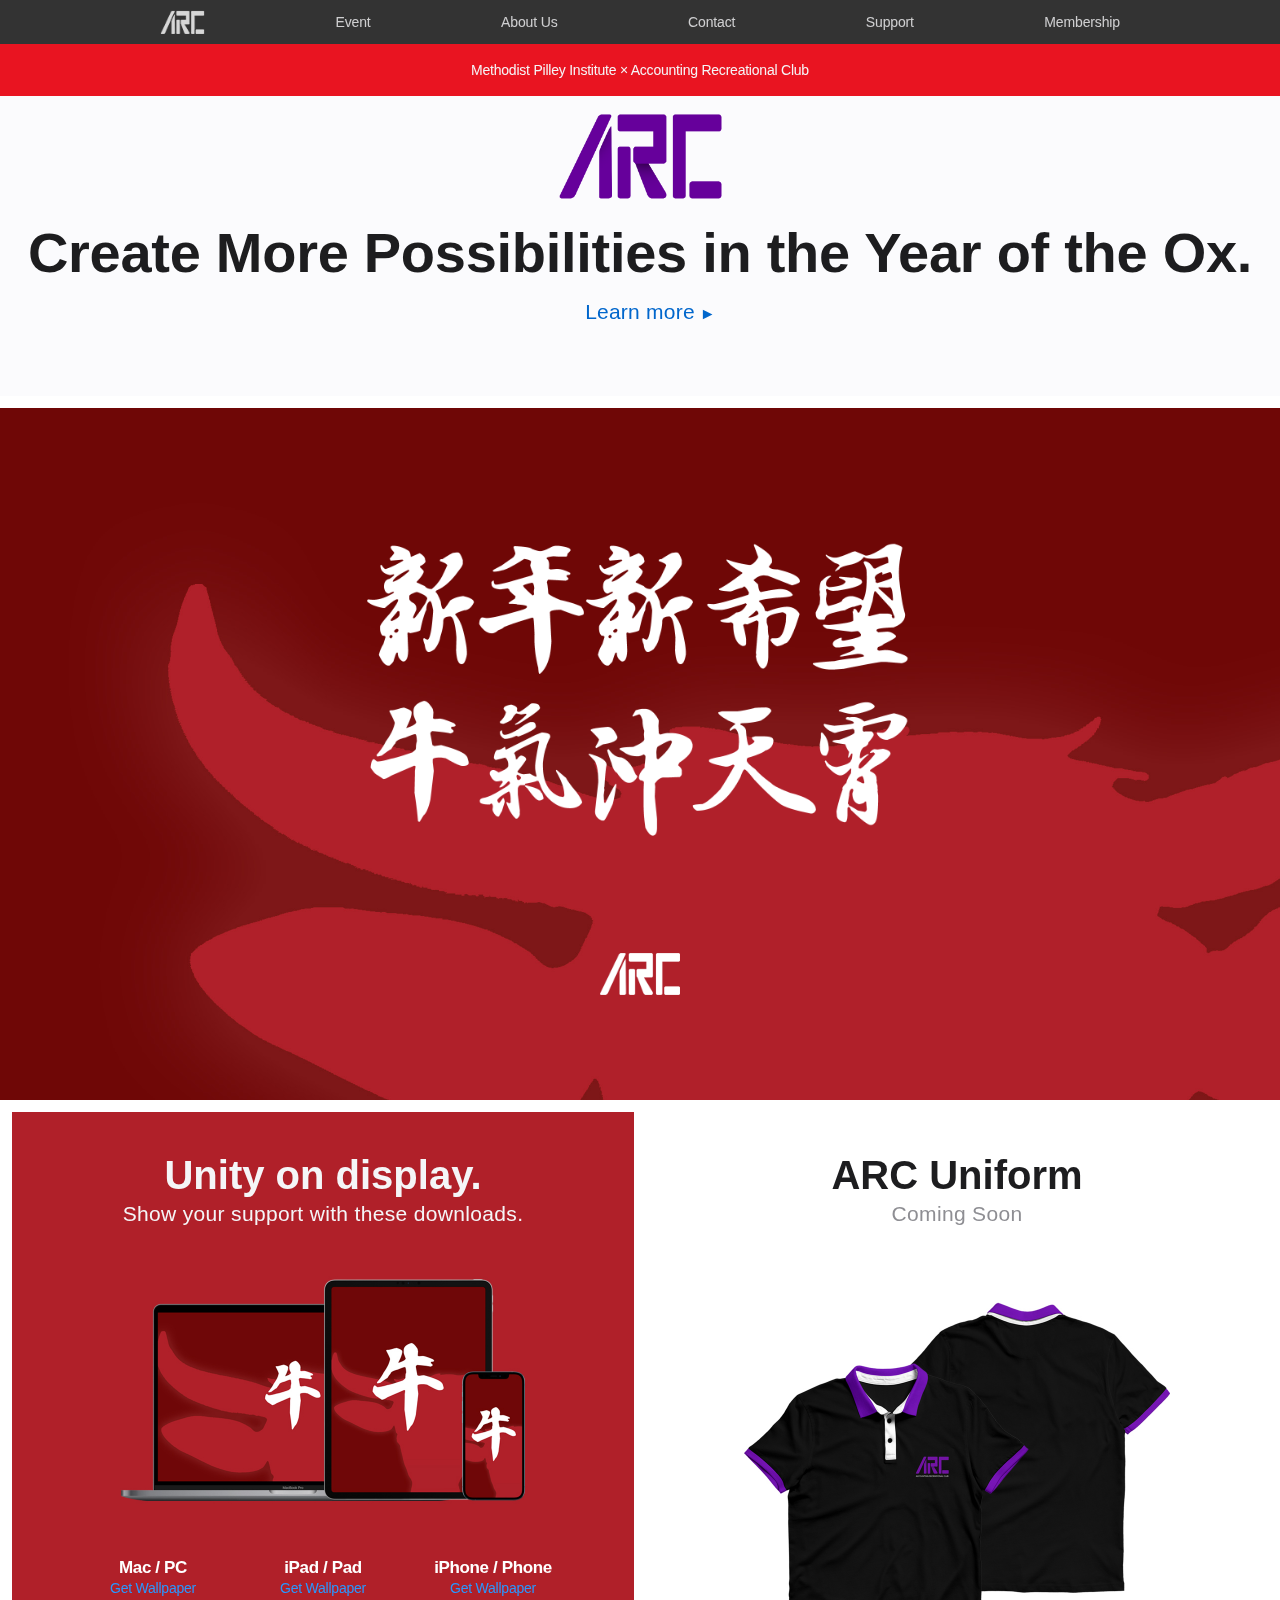
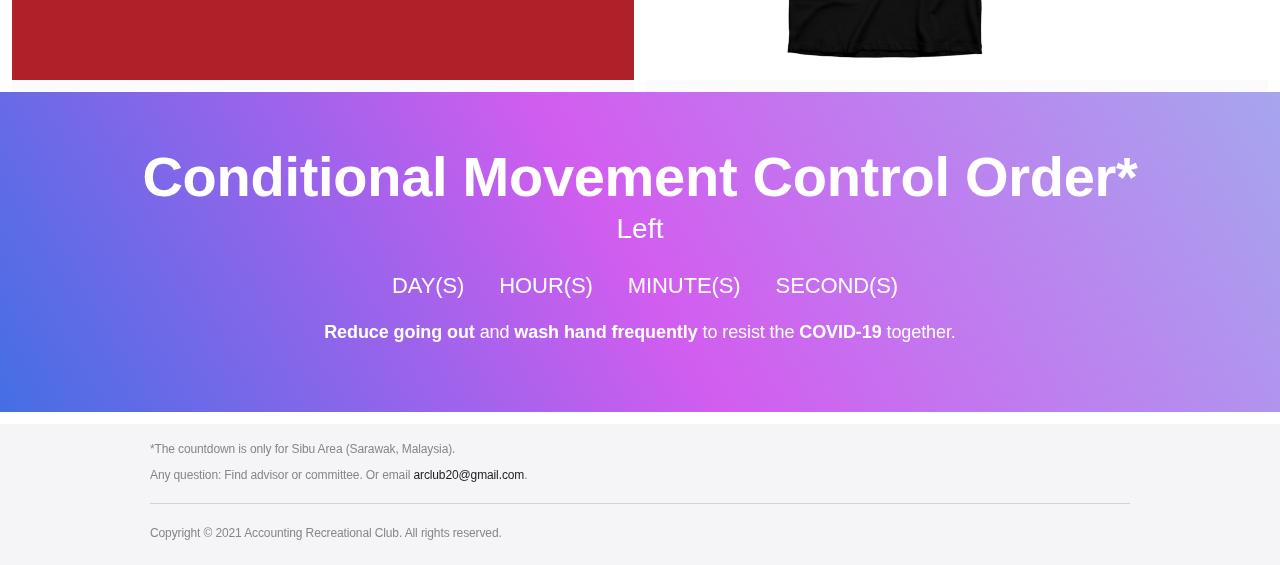
==== commit 92a29e28: "Add files via upload" ====
--- a/index.html
+++ b/index.html
@@ -90,7 +90,9 @@
 						</div>
 						<h2 class="headline">Create More Possibilities <br class="medium">in the Year of the Ox.</h2>
 						<div class="cta-links">
-							<a href="About us.html">Learn more<i class="arrow right"></i></a>
+							<div class="LM">
+								<a href="About us.html">Learn more</a>
+							</div>
 						</div>
 					</div>
 				</div>
--- a/home.css
+++ b/home.css
@@ -686,16 +686,42 @@
     margin-top: .65em;
 }
 
-.main .icontent .column-content .module-content .unit-wrapper .unit-copy-wrapper a {
+.main .icontent .column-content .module-content .unit-wrapper .unit-copy-wrapper .cta-links .LM a{
     pointer-events: all;
     text-decoration: none;
     color: #06c;
     letter-spacing: inherit;
     cursor: pointer;
-}
-
-.main .icontent .column-content .module-content .unit-wrapper .unit-copy-wrapper a:hover {
+    display: inline;
+}
+
+.main .icontent .column-content .module-content .unit-wrapper .unit-copy-wrapper .cta-links .LM a:hover {
     text-decoration: underline;
+}
+
+.main .icontent .column-content .module-content .unit-wrapper .unit-copy-wrapper .cta-links .LM:after{
+    content: "►";
+    color: #06c;
+    speak: none;
+    font-style: normal;
+    font-weight: normal;
+    font-variant: normal;
+    text-transform: none;
+    text-decoration: none !important;
+    line-height: 1;
+    vertical-align: top;
+    display: inline-block;
+    -webkit-font-smoothing: antialiased;
+    -moz-osx-font-smoothing: grayscale;
+    padding-left: 5px;
+    padding-right: 3px;
+    margin-top: 5px;
+    font-size: 16px;
+    line-height: 24px;
+    position: absolute;
+    height: 0;
+    vertical-align: text-top;
+    transition: transform .15s ease-in-out;
 }
 
 .main .icontent .column-content .module-content .unit-wrapper .unit-copy-wrapper .arrow {
